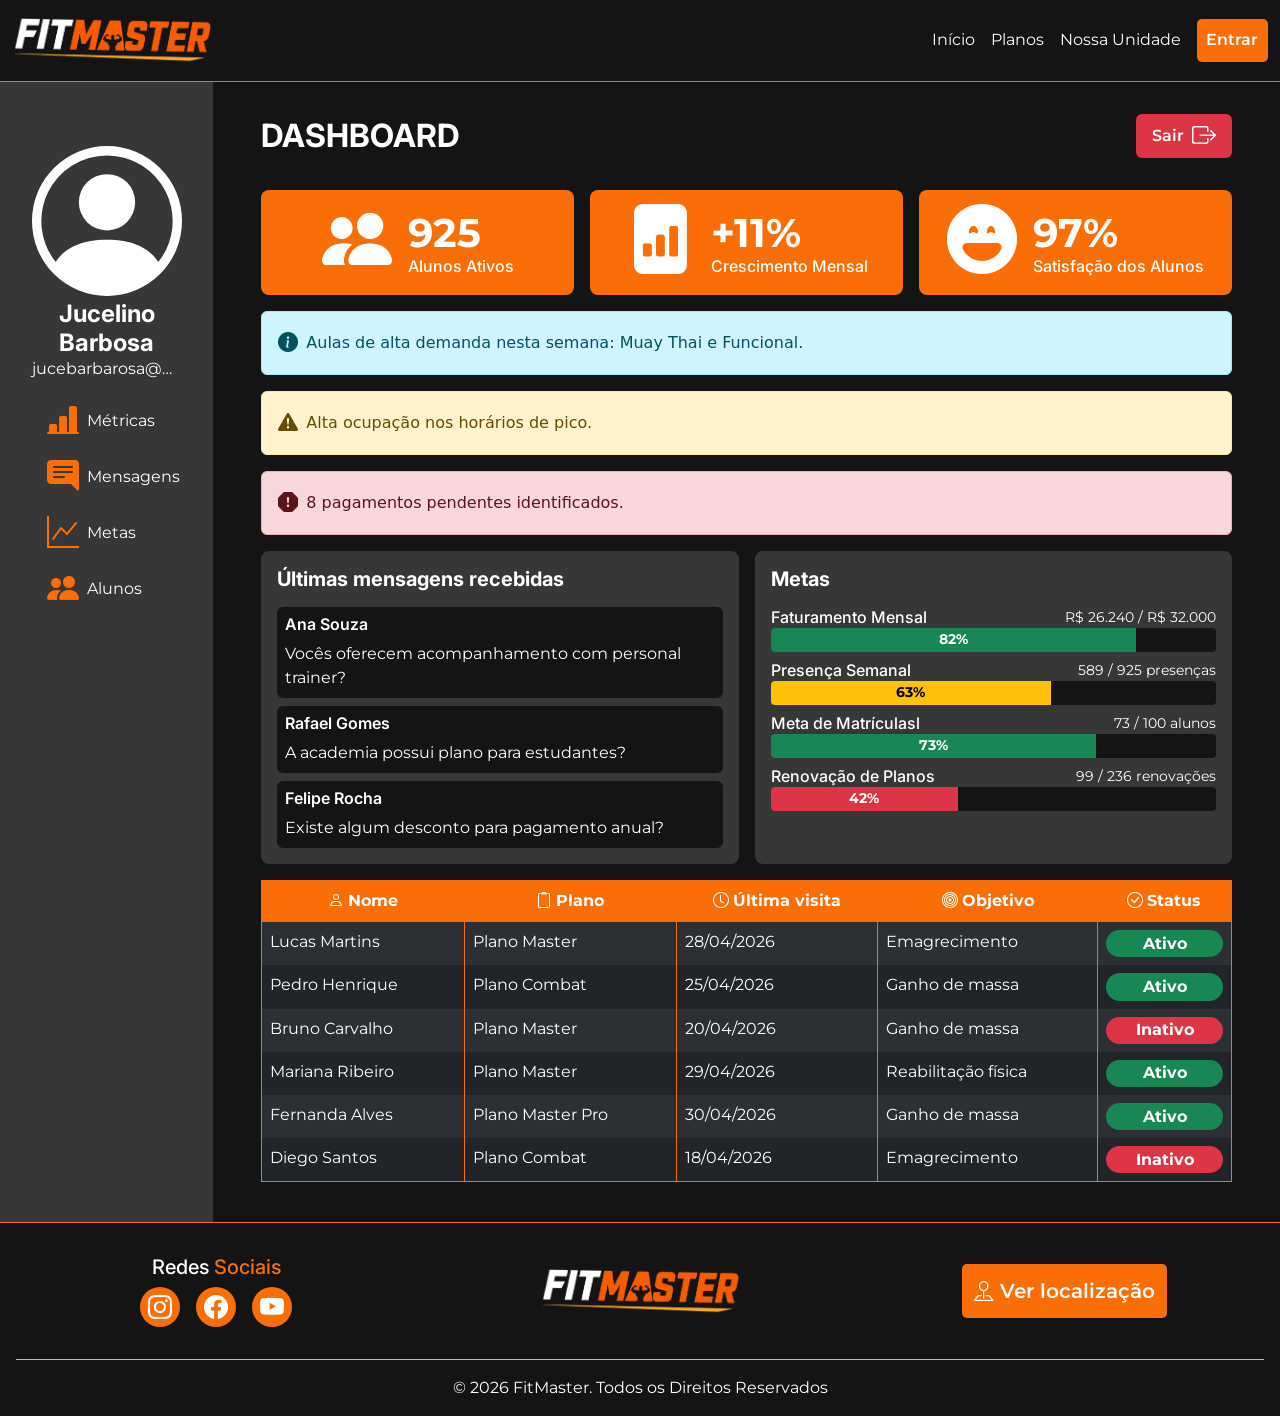
==== pages/dashboard.html @ 149ca04d "feat: implementa página de dashboard completa" ====
<!DOCTYPE html>
<html lang="pt-br">

<head>
    <meta charset="UTF-8">
    <meta name="viewport" content="width=device-width, initial-scale=1.0">
    <link rel="stylesheet" href="https://cdn.jsdelivr.net/npm/bootstrap-icons@1.13.1/font/bootstrap-icons.min.css">
    <link href="https://cdn.jsdelivr.net/npm/bootstrap@5.3.8/dist/css/bootstrap.min.css" rel="stylesheet"
        integrity="sha384-sRIl4kxILFvY47J16cr9ZwB07vP4J8+LH7qKQnuqkuIAvNWLzeN8tE5YBujZqJLB" crossorigin="anonymous">
    <link rel="shortcut icon" href="../img/favicon.svg" type="image/x-icon">
    <link rel="stylesheet" href="../css/style.css">
    <link rel="stylesheet" href="../css/dashboard.css">
    <title>FitMaster | Dashboard</title>
</head>

<body class="bg-primary-color">
    <!-- HEADER -->
    <header
        class="container-fluid d-flex justify-content-between align-items-center py-3 bg-primary-color border-bottom border-primary-color w-100">
        <img src="../img/logo.png" width="200" alt="Logo FitMaster">

        <!-- NAV -->
        <nav class="navbar navbar-expand-lg p-0">
            <!-- 
                Para a criação do menu responsivo, foi utilizado um checkbox em conjunto com as classes do 
                Bootstrap "navbar-expand-md", que define a expansão da navbar em dispositivos médios e grandes,
                e "collapse", responsável pelo comportamento de recolhimento do menu em telas pequenas. 
                Também foi aplicado CSS próprio para o funcionamento e a estilização da navbar.
            -->

            <!-- CHECKBOX HACK -->
            <input type="checkbox" id="menu-toggle" hidden>

            <!-- MENU MOBILE -->
            <label for="menu-toggle" class="d-lg-none">
                <i class="bi bi-list text-white"></i>
            </label>

            <div class="collapse navbar-collapse menu-mobile">
                <ul
                    class="navbar-nav d-flex flex-column flex-lg-row m-0 p-0 gap-3 align-items-lg-center align-items-start">
                    <li><a href="/" class="text-white text-decoration-none">Início</a></li>
                    <li><a href="planos.html" class="text-white text-decoration-none">Planos</a></li>
                    <li><a href="nossa-unidade.html" class="text-white text-decoration-none">Nossa Unidade</a>
                    </li>
                    <li><a href="login.html" class="btn-primary d-inline-block">Entrar</a></li>
                </ul>
                <div class="text-white d-flex flex-column text-center d-lg-none">
                    <div>
                        <svg xmlns="http://www.w3.org/2000/svg" fill="currentColor"
                            class="bi bi-person-circle icone-perfil" viewBox="0 0 16 16">
                            <path d="M11 6a3 3 0 1 1-6 0 3 3 0 0 1 6 0" />
                            <path fill-rule="evenodd"
                                d="M0 8a8 8 0 1 1 16 0A8 8 0 0 1 0 8m8-7a7 7 0 0 0-5.468 11.37C3.242 11.226 4.805 10 8 10s4.757 1.225 5.468 2.37A7 7 0 0 0 8 1" />
                        </svg>
                        <h3 class="display-6 fw-bold m-0 mt-1">Jucelino Barbosa</h3>
                        <p>jucebarbarosa@gmail.com</p>
                    </div>
                    <div class="d-flex flex-column gap-2">
                        <a href="#metricas"
                            class="link-sidebar gap-2 text-white text-decoration-none d-flex mx-auto align-items-center">
                            <i class=" fs-1 color-primary bi bi-bar-chart-line-fill"></i> Métricas
                        </a>
                        <a href="#mensagens"
                            class="link-sidebar gap-2 text-white text-decoration-none d-flex mx-auto align-items-center">
                            <i class=" fs-1 color-primary bi bi-chat-right-text-fill"></i> Mensagens
                        </a>
                        <a href="#metas"
                            class="link-sidebar gap-2 text-white text-decoration-none d-flex mx-auto align-items-center">
                            <i class=" fs-1 color-primary bi bi-graph-up"></i> Metas
                        </a>
                        <a href="#alunos"
                            class="link-sidebar gap-2 text-white text-decoration-none d-flex mx-auto align-items-center">
                            <i class=" fs-1 color-primary bi bi-people-fill"></i> Alunos
                        </a>
                    </div>
                </div>
            </div>
        </nav>
    </header>

    <main class="text-white">
        <div class="row g-2 m-0">
            <section id="sidebar"
                class="text-white d-flex flex-column text-center col-lg-3 col-xl-2 bg-secondary-color m-0 d-none d-lg-block p-3">
                <div class="mt-5">
                    <svg xmlns="http://www.w3.org/2000/svg" fill="currentColor" class="bi bi-person-circle icone-perfil"
                        viewBox="0 0 16 16">
                        <path d="M11 6a3 3 0 1 1-6 0 3 3 0 0 1 6 0" />
                        <path fill-rule="evenodd"
                            d="M0 8a8 8 0 1 1 16 0A8 8 0 0 1 0 8m8-7a7 7 0 0 0-5.468 11.37C3.242 11.226 4.805 10 8 10s4.757 1.225 5.468 2.37A7 7 0 0 0 8 1" />
                    </svg>
                    <h3 class="fs-4 fw-bold m-0 mt-1">Jucelino Barbosa</h3>
                    <p class="text-truncate px-3">jucebarbarosa@gmail.com</p>
                </div>
                <div class="d-flex flex-column gap-2">
                    <a href="#metricas"
                        class="link-sidebar gap-2 text-white text-decoration-none d-flex mx-auto align-items-center">
                        <i class="fs-2 color-primary bi bi-bar-chart-line-fill"></i> Métricas
                    </a>
                    <a href="#mensagens"
                        class="link-sidebar gap-2 text-white text-decoration-none d-flex mx-auto align-items-center">
                        <i class="fs-2 color-primary bi bi-chat-right-text-fill"></i> Mensagens
                    </a>
                    <a href="#metas"
                        class="link-sidebar gap-2 text-white text-decoration-none d-flex mx-auto align-items-center">
                        <i class="fs-2 color-primary bi bi-graph-up"></i> Metas
                    </a>
                    <a href="#alunos"
                        class="link-sidebar gap-2 text-white text-decoration-none d-flex mx-auto align-items-center">
                        <i class="fs-2 color-primary bi bi-people-fill"></i> Alunos
                    </a>
                </div>
            </section>

            <div class="col-lg-9 col-xl-10 p-4 px-2 px-lg-5">
                <div class="d-flex justify-content-between align-items-center">
                    <h2 class="text-uppercase fw-bold m-0">Dashboard</h2>
                    <a href="/"
                        class="fw-semibold text-bg-danger p-1 px-3 rounded-2 d-flex w-auto gap-2 text-decoration-none align-items-center">Sair<i
                            class="fs-4 bi bi-box-arrow-right"></i></a>
                </div>

                <section class="row justify-content-center g-3 my-3" id="metricas">
                    <article class="col-10 col-md-5 col-lg-4">
                        <div
                            class="d-flex align-items-center justify-content-center bg-tertiary-color px-2 rounded-3 gap-3">
                            <i class="bi bi-people-fill icone-metricas"></i>
                            <div>
                                <p class="display-6 m-0 fw-bold">925</p>
                                <h3 class="fs-6 m-0">Alunos Ativos</h3>
                            </div>
                        </div>
                    </article>
                    <article class="col-10 col-md-5 col-lg-4">
                        <div
                            class="d-flex align-items-center justify-content-center bg-tertiary-color px-2 rounded-3 gap-3">
                            <i class="bi bi-file-bar-graph-fill icone-metricas"></i>
                            <div>
                                <p class="display-6 m-0 fw-bold">+11%</p>
                                <h3 class="fs-6 m-0">Crescimento Mensal</h3>
                            </div>
                        </div>
                    </article>
                    <article class="col-10 col-md-5 col-lg-4">
                        <div
                            class="d-flex align-items-center justify-content-center bg-tertiary-color px-2 rounded-3 gap-3">
                            <i class="bi bi-emoji-laughing-fill  icone-metricas"></i>
                            <div>
                                <p class="display-6 m-0 fw-bold">97%</p>
                                <h3 class="fs-6 m-0">Satisfação dos Alunos</h3>
                            </div>
                        </div>
                    </article>
                </section>

                <section>
                    <div class="d-flex gap-2 align-items-center alert alert-info" role="alert">
                        <i class="fs-5 bi bi-info-circle-fill"></i> Aulas de alta demanda nesta semana: Muay Thai e
                        Funcional.
                    </div>
                    <div class="d-flex gap-2 align-items-center alert alert-warning" role="alert">
                        <i class="fs-5 bi bi-exclamation-triangle-fill"></i> Alta ocupação nos horários de pico.
                    </div>
                    <div class="d-flex gap-2 align-items-center alert alert-danger" role="alert">
                        <i class="fs-5 bi bi-exclamation-octagon-fill"></i> 8 pagamentos pendentes identificados.
                    </div>
                </section>

                <div class="row g-2 gx-3 mb-3">
                    <section id="mensagens" class="col-12 col-lg-6">
                        <div class="bg-secondary-color p-3 rounded-3  d-flex flex-column gap-2">
                            <h3 class="fw-bold fs-5">Últimas mensagens recebidas</h3>
                            <article class="bg-primary-color p-2 rounded-2">
                                <h4 class="fw-semibold fs-6">Ana Souza</h4>
                                <p class="m-0">Vocês oferecem acompanhamento com personal trainer?</p>
                            </article>
                            <article class="bg-primary-color p-2 rounded-2">
                                <h4 class="fw-semibold fs-6">Rafael Gomes</h4>
                                <p class="m-0">A academia possui plano para estudantes?</p>
                            </article>
                            <article class="bg-primary-color p-2 rounded-2">
                                <h4 class="fw-semibold fs-6">Felipe Rocha</h4>
                                <p class="m-0">Existe algum desconto para pagamento anual?</p>
                            </article>
                        </div>
                    </section>

                    <section id="metas" class="col-12 col-lg-6">
                        <div class="bg-secondary-color p-3 rounded-3 d-flex flex-column gap-2 h-100 gap-2">
                            <h3 class="fw-bold fs-5">Metas</h3>
                            <article>
                                <div class="d-flex justify-content-between align-items-center">
                                    <h3 class="fs-6 m-0">Faturamento Mensal</h3>
                                    <p class="m-0 fs-7 text-end">R$ 26.240 / R$ 32.000</p>
                                </div>
                                <div class="progress border-0 rounded-1 bg-primary-color" style="height: 2em;">
                                    <div class="progress-bar text-bg-success" role="progressbar"
                                        aria-label="Basic example" style="width: 82%;" aria-valuenow="25"
                                        aria-valuemin="0" aria-valuemax="100"><strong class="fs-7">82%</strong></div>
                                </div>
                            </article>
                            <article>
                                <div class="d-flex justify-content-between align-items-center">
                                    <h3 class="fs-6 m-0">Presença Semanal</h3>
                                    <p class="m-0 fs-7 text-end"> 589 / 925 presenças</p>
                                </div>
                                <div class="progress border-0 rounded-1 bg-primary-color" style="height: 2em;">
                                    <div class="progress-bar text-bg-warning" role="progressbar"
                                        aria-label="Basic example" style="width: 63%;" aria-valuenow="25"
                                        aria-valuemin="0" aria-valuemax="100"><strong class="fs-7">63%</strong></div>
                                </div>
                            </article>
                            <article>
                                <div class="d-flex justify-content-between align-items-center">
                                    <h3 class="fs-6 m-0">Meta de Matrículasl</h3>
                                    <p class="m-0 fs-7 text-end">73 / 100 alunos</p>
                                </div>
                                <div class="progress border-0 rounded-1 bg-primary-color" style="height: 2em;">
                                    <div class="progress-bar text-bg-success" role="progressbar"
                                        aria-label="Basic example" style="width: 73%;" aria-valuenow="25"
                                        aria-valuemin="0" aria-valuemax="100"><strong class="fs-7">73%</strong></div>
                                </div>
                            </article>
                            <article>
                                <div class="d-flex justify-content-between align-items-center">
                                    <h3 class="fs-6 m-0">Renovação de Planos</h3>
                                    <p class="m-0 fs-7 text-end">99 / 236 renovações</p>
                                </div>
                                <div class="progress border-0 rounded-1 bg-primary-color" style="height: 2em;">
                                    <div class="progress-bar text-bg-danger" role="progressbar"
                                        aria-label="Basic example" style="width: 42%;" aria-valuenow="25"
                                        aria-valuemin="0" aria-valuemax="100"><strong class="fs-7">42%</strong></div>
                                </div>
                            </article>
                        </div>
                    </section>
                </div>

                <section class="table-responsive" id="alunos">
                    <table class="table table-dark table-striped border border-1 border-primary-color">
                        <thead class="border border-1 border-primary-color">
                            <tr>
                                <th scope="col" class="p-0">
                                    <div class="p-2 bg-tertiary-color d-flex align-items-center justify-content-center gap-1">
                                        <i class="bi bi-person"></i>Nome
                                    </div>
                                </th>
                                <th scope="col" class="p-0">
                                    <div class="p-2 bg-tertiary-color d-flex align-items-center justify-content-center gap-1">
                                        <i class="bi bi-clipboard2"></i>Plano
                                    </div>
                                </th>
                                <th scope="col" class="p-0">
                                    <div class="p-2 bg-tertiary-color d-flex align-items-center justify-content-center gap-1 text-nowrap">
                                        <i class="bi bi-clock"></i>Última visita
                                    </div>
                                </th>
                                <th scope="col" class="p-0">
                                    <div class="p-2 bg-tertiary-color d-flex align-items-center justify-content-center gap-1">
                                        <i class="bi bi-bullseye"></i>Objetivo
                                    </div>
                                </th>
                                <th scope="col" class="p-0">
                                    <div class="p-2 bg-tertiary-color d-flex align-items-center justify-content-center gap-1">
                                        <i class="bi bi-check-circle"></i>Status
                                    </div>
                                </th>
                            </tr>
                        </thead>
                        <tbody >
                            <tr>
                                <td scope="row">Lucas Martins</td>
                                <td>Plano Master</td>
                                <td>28/04/2026</td>
                                <td>Emagrecimento</td>
                                <td>
                                    <div class="badge text-bg-success w-100 rounded-pill fs-6">
                                        Ativo
                                    </div>
                                </td>
                            </tr>
                            <tr>
                                <td scope="row">Pedro Henrique</td>
                                <td>Plano Combat</td>
                                <td>25/04/2026</td>
                                <td>Ganho de massa</td>
                                <td>
                                    <div class="badge text-bg-success w-100 rounded-pill fs-6">
                                        Ativo
                                    </div>
                                </td>
                            </tr>
                            <tr>
                                <td scope="row">Bruno Carvalho</td>
                                <td>Plano Master</td>
                                <td>20/04/2026</td>
                                <td>Ganho de massa</td>
                                <td>
                                    <div class="badge text-bg-danger w-100 rounded-pill fs-6">
                                        Inativo
                                    </div>
                                </td>
                            </tr>
                            <tr>
                                <td scope="row">Mariana Ribeiro</td>
                                <td>Plano Master</td>
                                <td>29/04/2026</td>
                                <td>Reabilitação física</td>
                                <td>
                                    <div class="badge text-bg-success w-100 rounded-pill fs-6">
                                        Ativo
                                    </div>
                                </td>
                            </tr>
                            <tr>
                                <td scope="row">Fernanda Alves</td>
                                <td>Plano Master Pro</td>
                                <td>30/04/2026</td>
                                <td>Ganho de massa</td>
                                <td>
                                    <div class="badge text-bg-success w-100 rounded-pill fs-6">
                                        Ativo
                                    </div>
                                </td>
                            </tr>
                            <tr>
                                <td scope="row">Diego Santos</td>
                                <td>Plano Combat</td>
                                <td>18/04/2026</td>
                                <td>Emagrecimento</td>
                                <td>
                                    <div class="badge text-bg-danger w-100 rounded-pill fs-6">
                                        Inativo
                                    </div>
                                </td>
                            </tr>
                        </tbody>
                    </table>
                </section>

            </div>
        </div>



    </main>

    <!-- RODAPÉ -->
    <footer class="border-top border-primary-color p-3 pb-0">
        <div class="row d-flex align-items-center mb-3 flex-column flex-md-row">
            <div class="col-12 col-lg-4 order-1 order-lg-0 p-1 pb-2 py-md-3">
                <h3 class="text-white text-center fs-5 mb-2">Redes <span class="color-primary">Sociais</span></h3>
                <div class="d-flex gap-3 justify-content-center align-items-center">
                    <a target="_blank" href="https://www.instagram.com/pdcaseinformatica/"
                        class="bg-tertiary-color p-2 d-flex justify-content-center align-items-center rounded-circle text-decoration-none"><i
                            class="d-flex justify-content-center align-items-center fs-4 text-white bi bi-instagram"></i></a>
                    <a target="_blank" href="https://www.facebook.com/pd.case.7?locale=pt_BR"
                        class="bg-tertiary-color p-2 d-flex justify-content-center align-items-center rounded-circle text-decoration-none"><i
                            class="d-flex justify-content-center align-items-center fs-4 text-white bi bi-facebook"></i></a>
                    <a target="_blank" href="https://www.youtube.com/@PDCaseInformatica"
                        class="bg-tertiary-color p-2 d-flex justify-content-center align-items-center rounded-circle text-decoration-none"><i
                            class="d-flex justify-content-center align-items-center fs-4 text-white bi bi-youtube"></i></a>
                </div>
            </div>
            <div class="col-12 col-lg-4 d-flex justify-content-center align-items-center order-0">
                <img src="../img/logo.png" width="200" alt="Logo FitMaster">
            </div>
            <div class="col-12 col-lg-4 d-flex justify-content-center align-items-center order-2">
                <a href="nossa-unidade.html" class="btn-primary fs-5"><i class="bi bi-pin-map"></i> Ver
                    localização</a>
            </div>
        </div>
        <div class="border-top border-secondary-color">
            <p class="text-white text-center fs-6 m-0 p-3">© 2026 FitMaster. Todos os Direitos Reservados</p>
        </div>
    </footer>
</body>

</html>
---- css/style.css ----
/* ESTILIZAÇÕES GLOBAIS */

/* GOOGLE FONTS */
@import url('https://fonts.googleapis.com/css2?family=Inter:wght@400;600;700&display=swap');
@import url('https://fonts.googleapis.com/css2?family=Montserrat:wght@400;600;700&display=swap');

/* VARIAVEIS CSS */
:root {
    --cor-fundo-primario: #141414;
    --cor-fundo-secundario: #373737;
    --cor-primaria: #F96E07;
    --cor-secudaria: #FFB434;
    --cor-fonte: #FFFFFF;
    --fonte-montserrat: 'Montserrat';
    --fonte-inter: 'Inter'
}

* {
    padding: 0;
    margin: 0;
}

h1,
h2,
h3,
h4,
h5,
h6 {
    font-family: var(--fonte-inter);
}

p,
a,
label,
input,
button,
del,
small,
strong,
table {
    font-family: var(--fonte-montserrat);
}

/* COR DE FUNDO */
.bg-primary-color {
    background-color: var(--cor-fundo-primario);
}

.bg-secondary-color {
    background-color: var(--cor-fundo-secundario);
}

.bg-tertiary-color {
    background-color: var(--cor-primaria);
}

/* CORES PRINCIPAIS */
.color-primary {
    color: var(--cor-primaria);
}

.color-secondary {
    background-color: var(--cor-secudaria);
}

/* BOTÕES */
.btn-primary,
.btn-secondary {
    background-color: var(--cor-primaria);
    color: var(--cor-fonte);
    text-decoration: none;
    padding: .6em;
    border-radius: 5px;
    font-weight: 600;
    transition: .5s;
}

.btn-primary:hover {
    background-color: #FF8124;
}

.btn-secondary {
    background-color: #FFB434;
    color: var(--cor-fundo-primario);
}

.btn-secondary:hover {
    background-color: #FFC767;
}

/* BORDAS */
.border-primary-color {
    border-color: var(--cor-primaria) !important;
}

.border-secondary-color {
    border-color: var(--cor-secudaria) !important;
}

/* BADGE */
.badge {
    font-family: var(--fonte-montserrat);
}

/* TAMANHO DE FONTE */
.fs-7 {
    font-size: 14px;
}

/* ICONES RODAPE */
.icone-rodape {
    border-radius: 50%;
}

/* FORMULARIO */
.form-control{
    color: var(--cor-fonte);
}

.form-control:focus{
    background-color: var(--cor-fundo-secundario);
}

.form-control::placeholder{
    color: #666666;
}

/* MENU RESPONSIVO */
.bi-list {
    font-size: 3em;
    padding: 0;
}
@media (max-width: 767px) {
    .menu-mobile {
        position: absolute;
        z-index: 999;
        top: 70px;
        width: 100vw;
        padding: 1em;
        background-color: var(--cor-fundo-primario);
        border-bottom: 1px solid var(--cor-primaria);
    }

    #menu-toggle:checked~.menu-mobile {
        display: block;
        right: -10px;
    }

}
---- css/dashboard.css ----
/* ICONE */
.icone-metricas {
    font-size: 70px;
}

.icone-perfil {
    height: 150px;
}

.link-sidebar {
    width: 120px;
}


/* TABELA PROFISSIONAL */
.table td{
    border-right: 1px solid var(--cor-primaria);
    border-left: 1px solid var(--cor-primaria);
    border-bottom: none;
    border-top: none;
    white-space: nowrap;
}

/* SIDEBAR RESPONSIVA */
@media (max-width: 991px) {
    .menu-mobile {
        position: absolute;
        z-index: 999;
        top: 70px;
        width: 100vw;
        padding: 1em;
        background-color: var(--cor-fundo-primario);
        border-bottom: 1px solid var(--cor-primaria);
    }

    #menu-toggle:checked~.menu-mobile {
        display: block;
        right: -10px;
    }
}
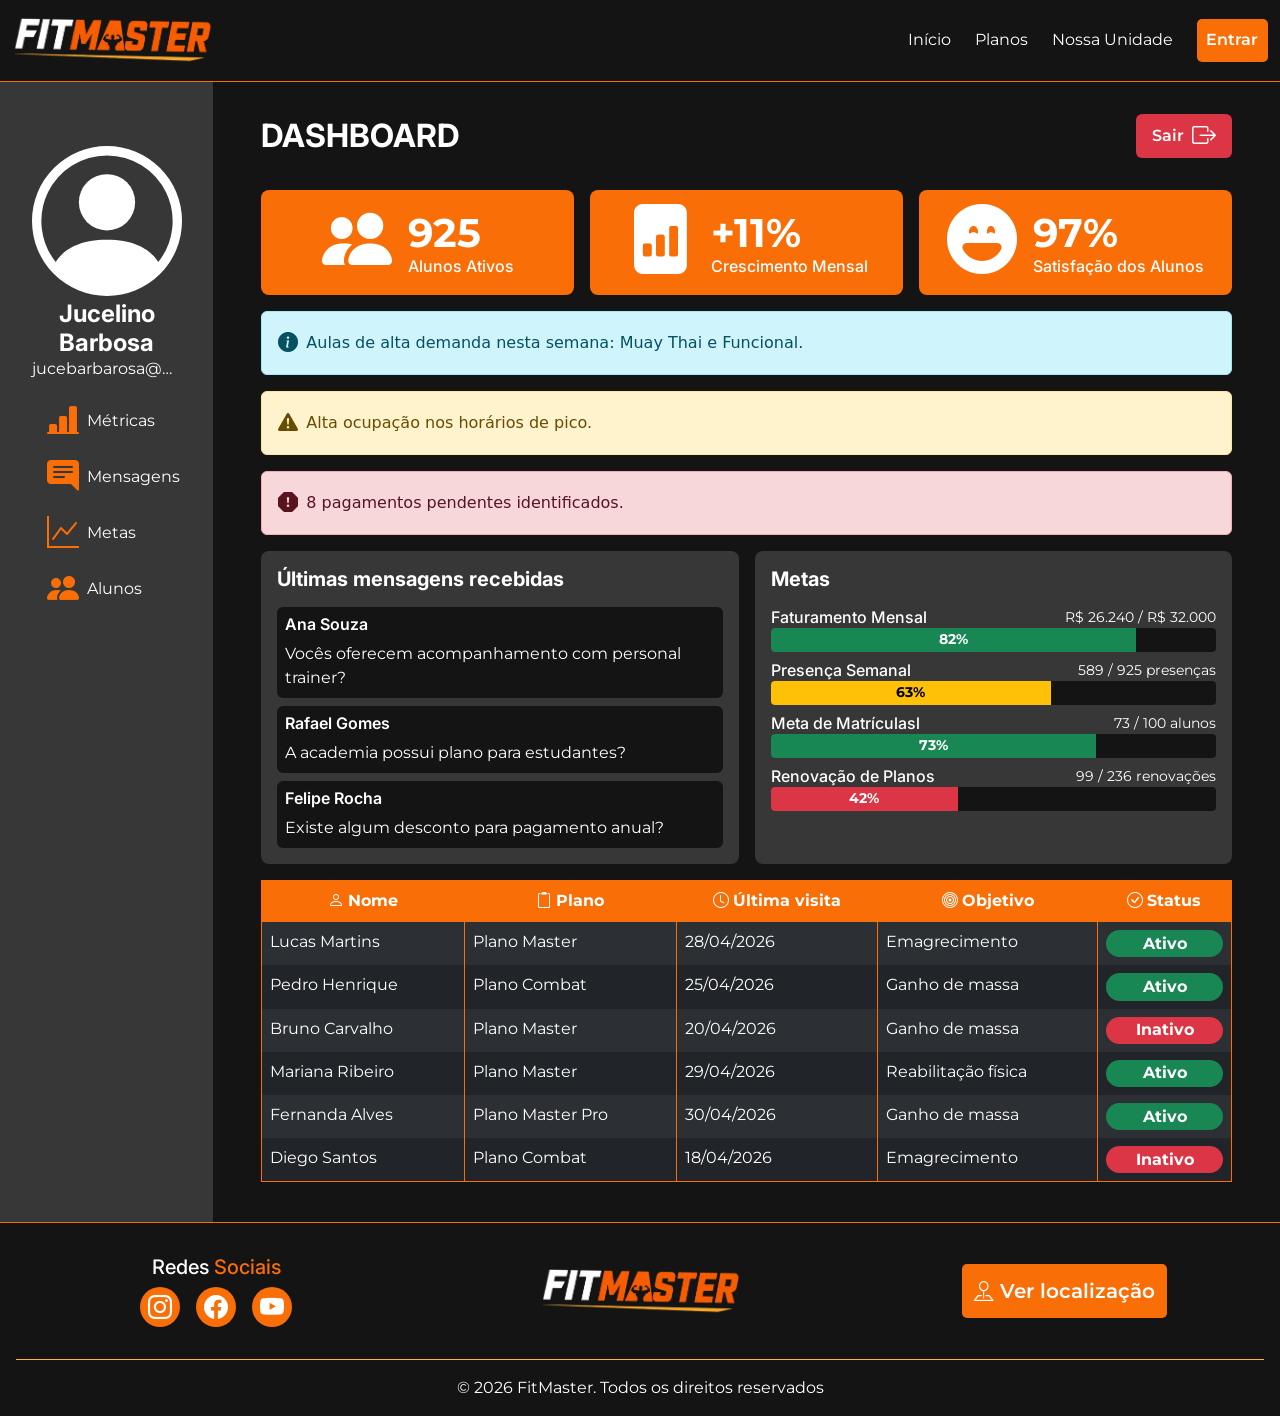
==== commit 1b74d237: "fix: corrigi alinhamento do cabeçalho e rodapé nas páginas restantes" ====
--- a/pages/dashboard.html
+++ b/pages/dashboard.html
@@ -16,7 +16,9 @@
 <body class="bg-primary-color">
     <!-- HEADER -->
     <header
-        class="container-fluid d-flex justify-content-between align-items-center py-3 bg-primary-color border-bottom border-primary-color w-100">
+        class="container-fluid d-flex justify-content-between align-items-center py-3 bg-primary-color border-bottom border-primary-color">
+
+        <!-- LOGO -->
         <img src="../img/logo.png" width="200" alt="Logo FitMaster">
 
         <!-- NAV -->
@@ -38,10 +40,10 @@
 
             <div class="collapse navbar-collapse menu-mobile">
                 <ul
-                    class="navbar-nav d-flex flex-column flex-lg-row m-0 p-0 gap-3 align-items-lg-center align-items-start">
-                    <li><a href="/" class="text-white text-decoration-none">Início</a></li>
-                    <li><a href="planos.html" class="text-white text-decoration-none">Planos</a></li>
-                    <li><a href="nossa-unidade.html" class="text-white text-decoration-none">Nossa Unidade</a>
+                    class="navbar-nav d-flex flex-column flex-lg-row m-0 p-0 gap-4 align-items-lg-center align-items-start">
+                    <li><a href="/" class="text-white nav-link px-0">Início</a></li>
+                    <li><a href="planos.html" class="text-white nav-link px-0">Planos</a></li>
+                    <li><a href="nossa-unidade.html" class="text-white nav-link px-0">Nossa Unidade</a>
                     </li>
                     <li><a href="login.html" class="btn-primary d-inline-block">Entrar</a></li>
                 </ul>
@@ -348,14 +350,16 @@
 
     <!-- RODAPÉ -->
     <footer class="border-top border-primary-color p-3 pb-0">
-        <div class="row d-flex align-items-center mb-3 flex-column flex-md-row">
-            <div class="col-12 col-lg-4 order-1 order-lg-0 p-1 pb-2 py-md-3">
+        <div class="row align-items-center mb-3">
+
+            <!-- REDES SOCIAIS -->
+            <div class="col-12 col-md-4 order-1 order-md-0 p-2 pb-3 py-md-3">
                 <h3 class="text-white text-center fs-5 mb-2">Redes <span class="color-primary">Sociais</span></h3>
                 <div class="d-flex gap-3 justify-content-center align-items-center">
                     <a target="_blank" href="https://www.instagram.com/pdcaseinformatica/"
                         class="bg-tertiary-color p-2 d-flex justify-content-center align-items-center rounded-circle text-decoration-none"><i
                             class="d-flex justify-content-center align-items-center fs-4 text-white bi bi-instagram"></i></a>
-                    <a target="_blank" href="https://www.facebook.com/pd.case.7?locale=pt_BR"
+                    <a target="_blank" href="https://www.facebook.com/pd.case.10?locale=pt_BR"
                         class="bg-tertiary-color p-2 d-flex justify-content-center align-items-center rounded-circle text-decoration-none"><i
                             class="d-flex justify-content-center align-items-center fs-4 text-white bi bi-facebook"></i></a>
                     <a target="_blank" href="https://www.youtube.com/@PDCaseInformatica"
@@ -363,16 +367,20 @@
                             class="d-flex justify-content-center align-items-center fs-4 text-white bi bi-youtube"></i></a>
                 </div>
             </div>
-            <div class="col-12 col-lg-4 d-flex justify-content-center align-items-center order-0">
+
+            <!-- LOGO -->
+            <div class="col-12 col-md-4 d-flex justify-content-center align-items-center order-0">
                 <img src="../img/logo.png" width="200" alt="Logo FitMaster">
             </div>
-            <div class="col-12 col-lg-4 d-flex justify-content-center align-items-center order-2">
+
+            <!-- LOCALIZAÇÃO -->
+            <div class="col-12 col-md-4 d-flex justify-content-center align-items-center order-2">
                 <a href="nossa-unidade.html" class="btn-primary fs-5"><i class="bi bi-pin-map"></i> Ver
                     localização</a>
             </div>
         </div>
         <div class="border-top border-secondary-color">
-            <p class="text-white text-center fs-6 m-0 p-3">© 2026 FitMaster. Todos os Direitos Reservados</p>
+            <p class="text-white text-center fs-6 m-0 p-3">© 2026 FitMaster. Todos os direitos reservados</p>
         </div>
     </footer>
 </body>
--- a/css/style.css
+++ b/css/style.css
@@ -72,11 +72,11 @@
     padding: .6em;
     border-radius: 5px;
     font-weight: 600;
-    transition: .5s;
+    transition: .3s;
 }
 
 .btn-primary:hover {
-    background-color: #FF8124;
+    background-color: #d15700;
 }
 
 .btn-secondary {
@@ -85,7 +85,7 @@
 }
 
 .btn-secondary:hover {
-    background-color: #FFC767;
+    background-color: #fcc463;
 }
 
 /* BORDAS */
@@ -125,11 +125,21 @@
     color: #666666;
 }
 
+/* LINKS DO CABEÇALHO */
+.nav-link{
+    transition: .3s;
+}
+
+.nav-link:hover{
+    color: var(--cor-primaria) !important;
+}
+
 /* MENU RESPONSIVO */
 .bi-list {
     font-size: 3em;
     padding: 0;
 }
+
 @media (max-width: 767px) {
     .menu-mobile {
         position: absolute;
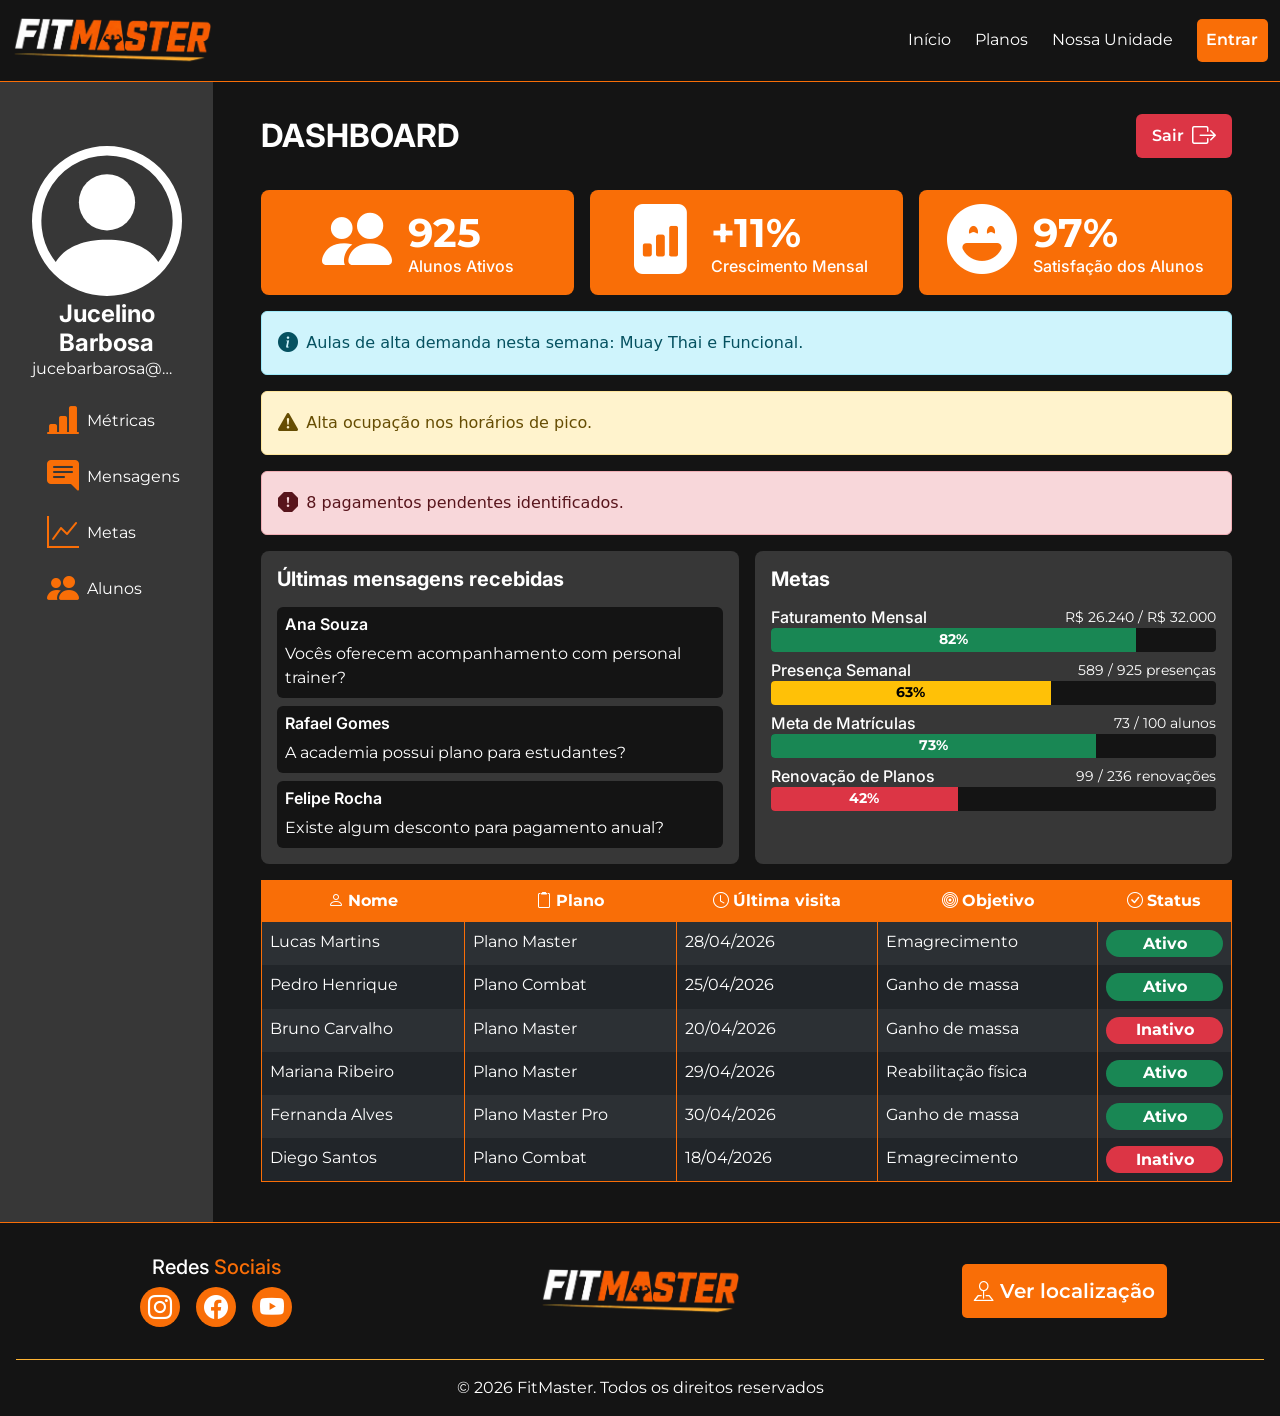
==== commit c014efa2: "fix: melhora semantica e legibilidade da página login" ====
--- a/pages/dashboard.html
+++ b/pages/dashboard.html
@@ -83,7 +83,9 @@
 
     <main class="text-white">
         <div class="row g-2 m-0">
-            <section id="sidebar"
+
+            <!-- SIDEBAR -->
+            <aside id="sidebar"
                 class="text-white d-flex flex-column text-center col-lg-3 col-xl-2 bg-secondary-color m-0 d-none d-lg-block p-3">
                 <div class="mt-5">
                     <svg xmlns="http://www.w3.org/2000/svg" fill="currentColor" class="bi bi-person-circle icone-perfil"
@@ -95,34 +97,37 @@
                     <h3 class="fs-4 fw-bold m-0 mt-1">Jucelino Barbosa</h3>
                     <p class="text-truncate px-3">jucebarbarosa@gmail.com</p>
                 </div>
-                <div class="d-flex flex-column gap-2">
+                <nav class="d-flex flex-column gap-2">
                     <a href="#metricas"
-                        class="link-sidebar gap-2 text-white text-decoration-none d-flex mx-auto align-items-center">
+                        class="link-sidebar gap-2 text-white nav-link d-flex mx-auto align-items-center">
                         <i class="fs-2 color-primary bi bi-bar-chart-line-fill"></i> Métricas
                     </a>
                     <a href="#mensagens"
-                        class="link-sidebar gap-2 text-white text-decoration-none d-flex mx-auto align-items-center">
+                        class="link-sidebar gap-2 text-white nav-link d-flex mx-auto align-items-center">
                         <i class="fs-2 color-primary bi bi-chat-right-text-fill"></i> Mensagens
                     </a>
                     <a href="#metas"
-                        class="link-sidebar gap-2 text-white text-decoration-none d-flex mx-auto align-items-center">
+                        class="link-sidebar gap-2 text-white nav-link d-flex mx-auto align-items-center">
                         <i class="fs-2 color-primary bi bi-graph-up"></i> Metas
                     </a>
                     <a href="#alunos"
-                        class="link-sidebar gap-2 text-white text-decoration-none d-flex mx-auto align-items-center">
+                        class="link-sidebar gap-2 text-white nav-link d-flex mx-auto align-items-center">
                         <i class="fs-2 color-primary bi bi-people-fill"></i> Alunos
                     </a>
-                </div>
-            </section>
+                </nav>
+            </aside>
 
             <div class="col-lg-9 col-xl-10 p-4 px-2 px-lg-5">
+
+                <!-- DASHBOARD -->
                 <div class="d-flex justify-content-between align-items-center">
                     <h2 class="text-uppercase fw-bold m-0">Dashboard</h2>
                     <a href="/"
-                        class="fw-semibold text-bg-danger p-1 px-3 rounded-2 d-flex w-auto gap-2 text-decoration-none align-items-center">Sair<i
+                        class="fw-semibold text-bg-danger p-1 px-3 rounded-2 d-flex gap-2 text-decoration-none align-items-center">Sair<i
                             class="fs-4 bi bi-box-arrow-right"></i></a>
                 </div>
 
+                <!-- CARDS DE METRICAS -->
                 <section class="row justify-content-center g-3 my-3" id="metricas">
                     <article class="col-10 col-md-5 col-lg-4">
                         <div
@@ -156,6 +161,7 @@
                     </article>
                 </section>
 
+                <!-- ALERTAS -->
                 <section>
                     <div class="d-flex gap-2 align-items-center alert alert-info" role="alert">
                         <i class="fs-5 bi bi-info-circle-fill"></i> Aulas de alta demanda nesta semana: Muay Thai e
@@ -170,6 +176,8 @@
                 </section>
 
                 <div class="row g-2 gx-3 mb-3">
+
+                    <!-- MENSAGENS -->
                     <section id="mensagens" class="col-12 col-lg-6">
                         <div class="bg-secondary-color p-3 rounded-3  d-flex flex-column gap-2">
                             <h3 class="fw-bold fs-5">Últimas mensagens recebidas</h3>
@@ -188,6 +196,7 @@
                         </div>
                     </section>
 
+                    <!-- METAS -->
                     <section id="metas" class="col-12 col-lg-6">
                         <div class="bg-secondary-color p-3 rounded-3 d-flex flex-column gap-2 h-100 gap-2">
                             <h3 class="fw-bold fs-5">Metas</h3>
@@ -215,7 +224,7 @@
                             </article>
                             <article>
                                 <div class="d-flex justify-content-between align-items-center">
-                                    <h3 class="fs-6 m-0">Meta de Matrículasl</h3>
+                                    <h3 class="fs-6 m-0">Meta de Matrículas</h3>
                                     <p class="m-0 fs-7 text-end">73 / 100 alunos</p>
                                 </div>
                                 <div class="progress border-0 rounded-1 bg-primary-color" style="height: 2em;">
@@ -239,8 +248,9 @@
                     </section>
                 </div>
 
+                <!-- TABELA PROFISSIONAL -->
                 <section class="table-responsive" id="alunos">
-                    <table class="table table-dark table-striped border border-1 border-primary-color">
+                    <table class="table table-hover table-dark table-striped border border-1 border-primary-color">
                         <thead class="border border-1 border-primary-color">
                             <tr>
                                 <th scope="col" class="p-0">
@@ -340,12 +350,8 @@
                         </tbody>
                     </table>
                 </section>
-
             </div>
         </div>
-
-
-
     </main>
 
     <!-- RODAPÉ -->
--- a/css/style.css
+++ b/css/style.css
@@ -37,7 +37,8 @@
 del,
 small,
 strong,
-table {
+table,
+ul {
     font-family: var(--fonte-montserrat);
 }
 
